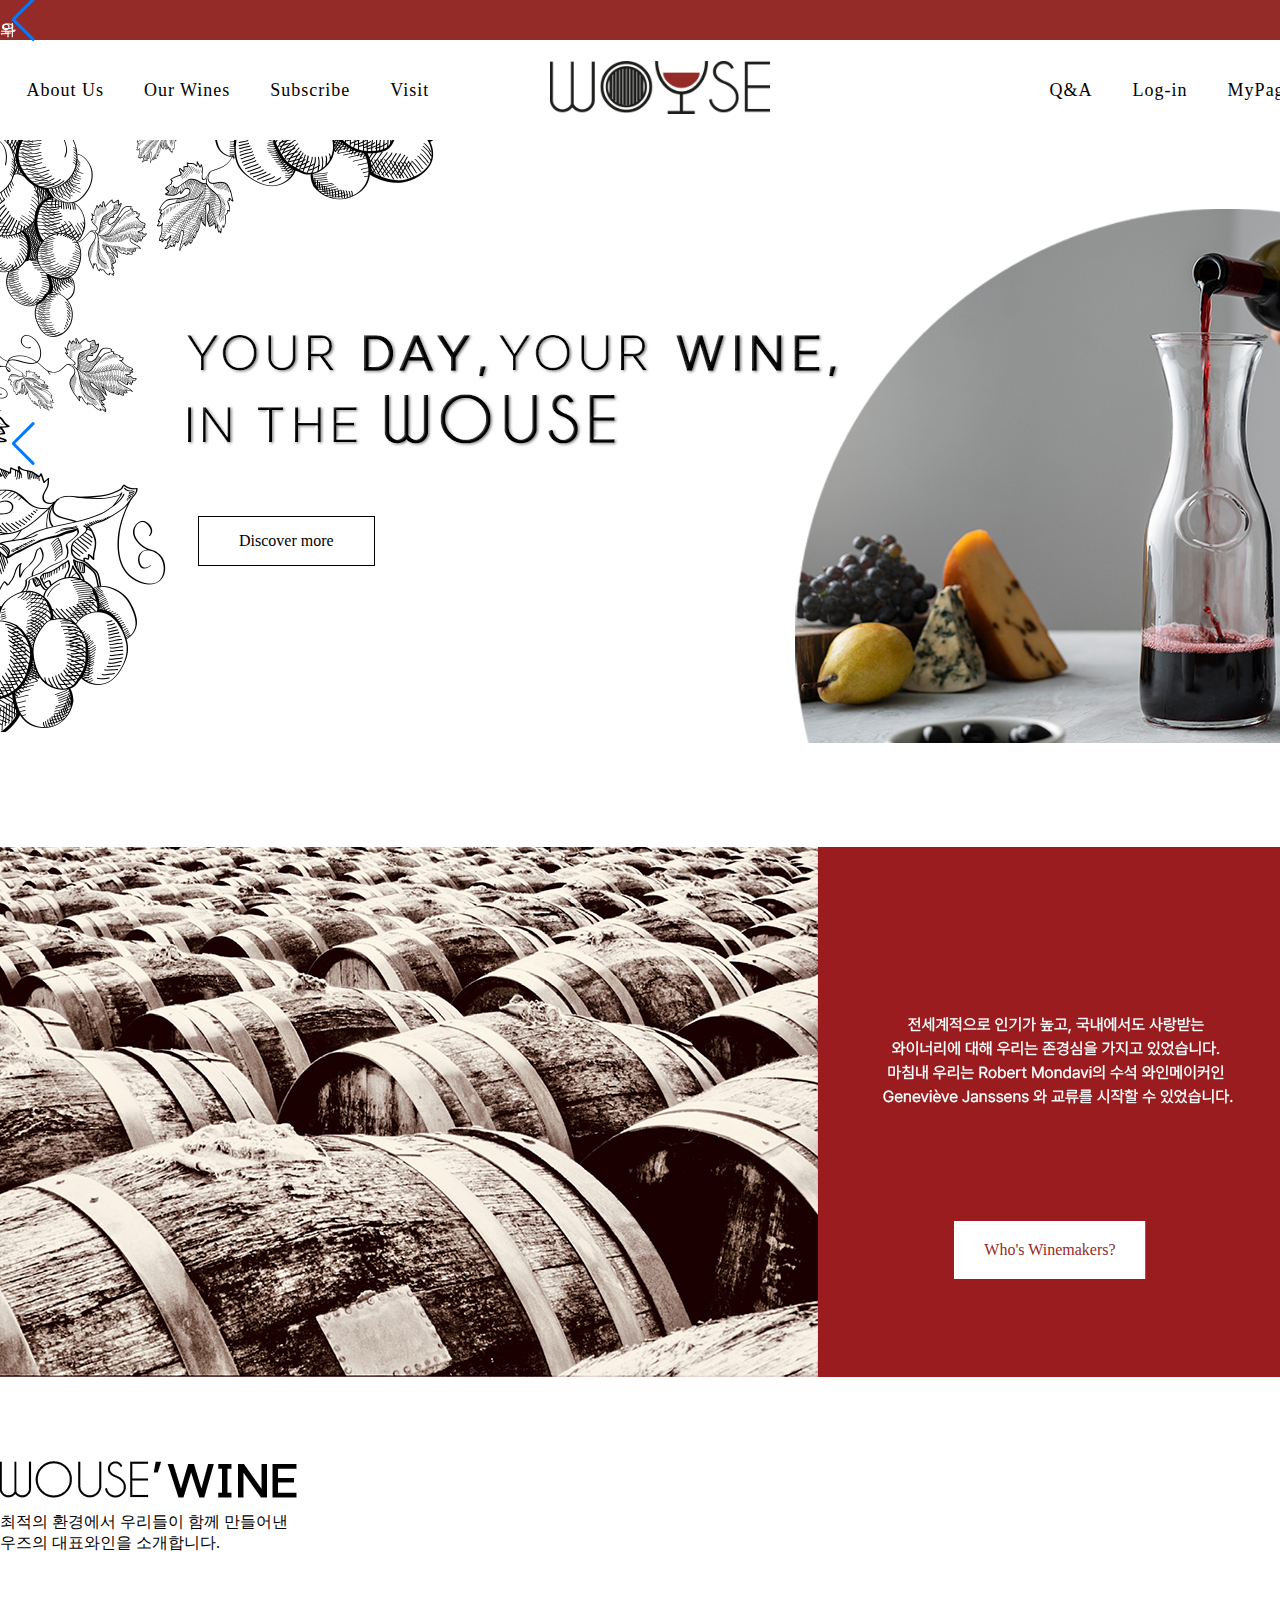
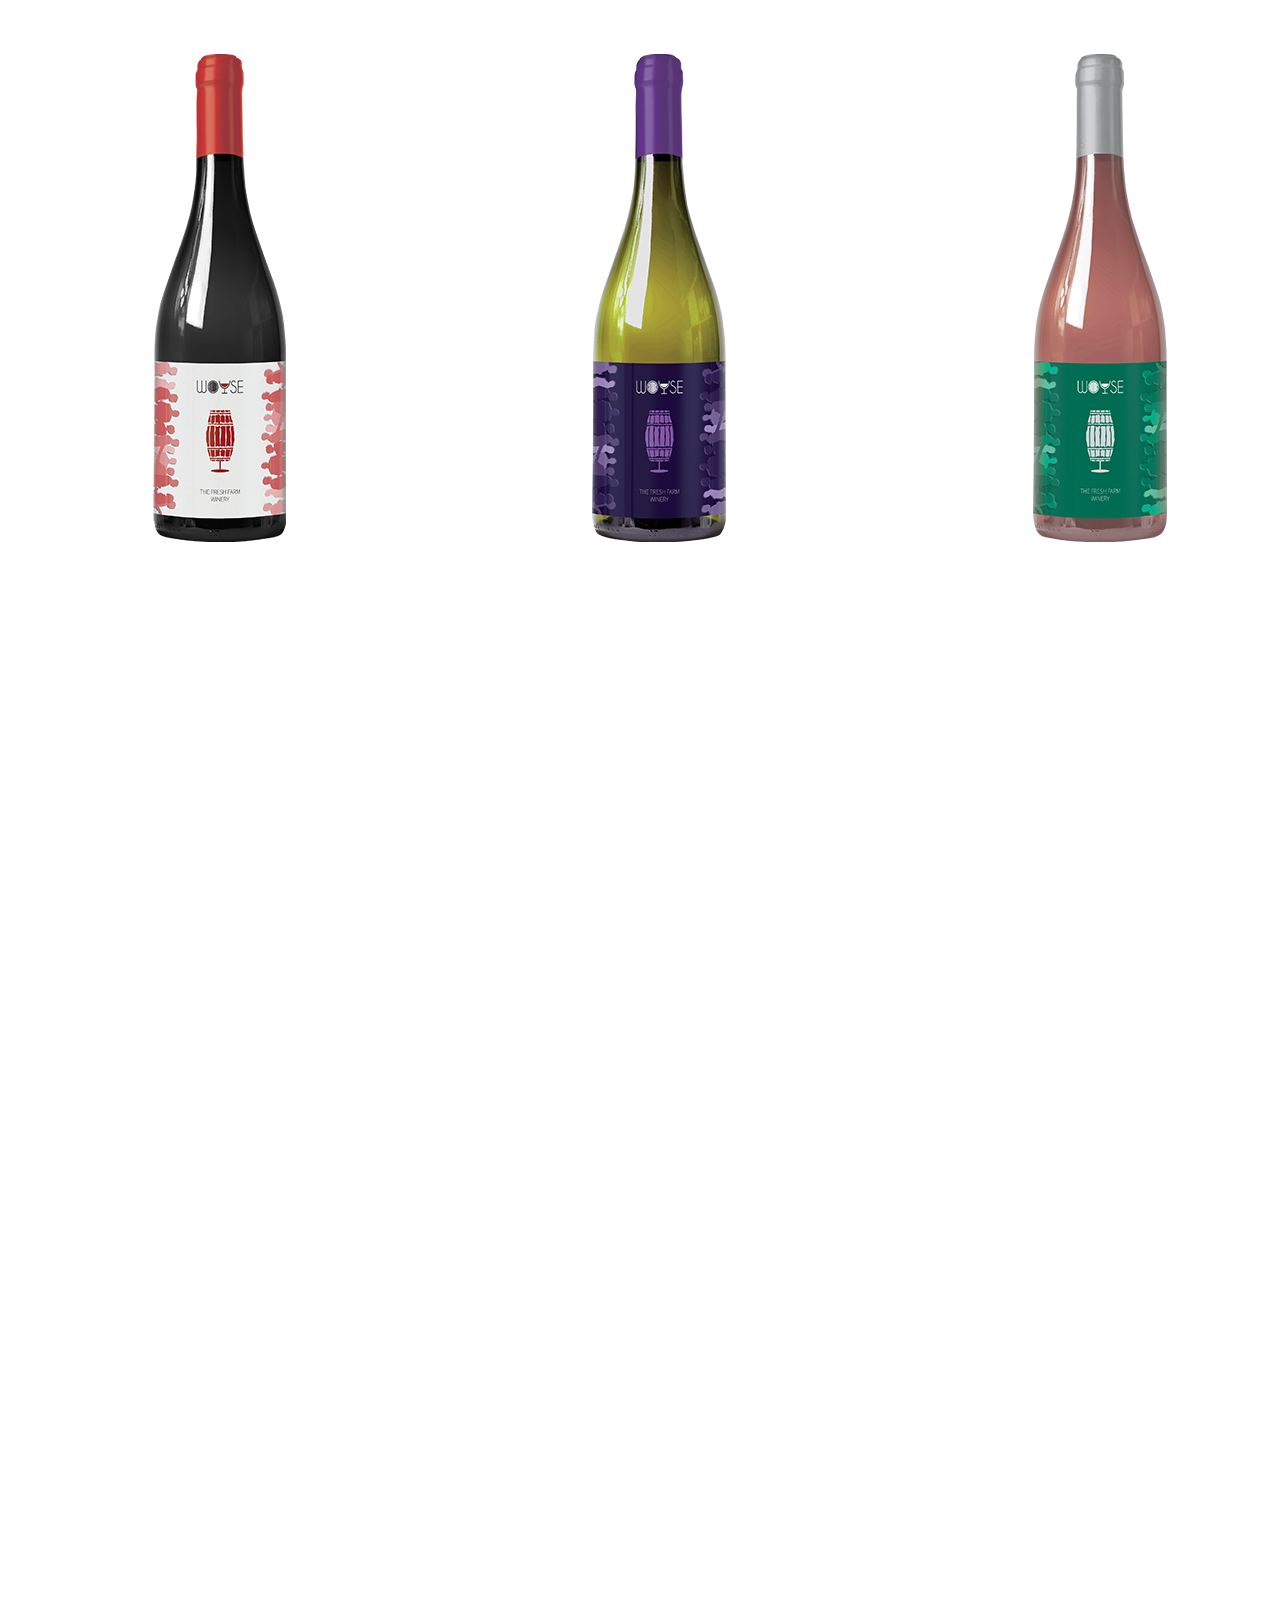
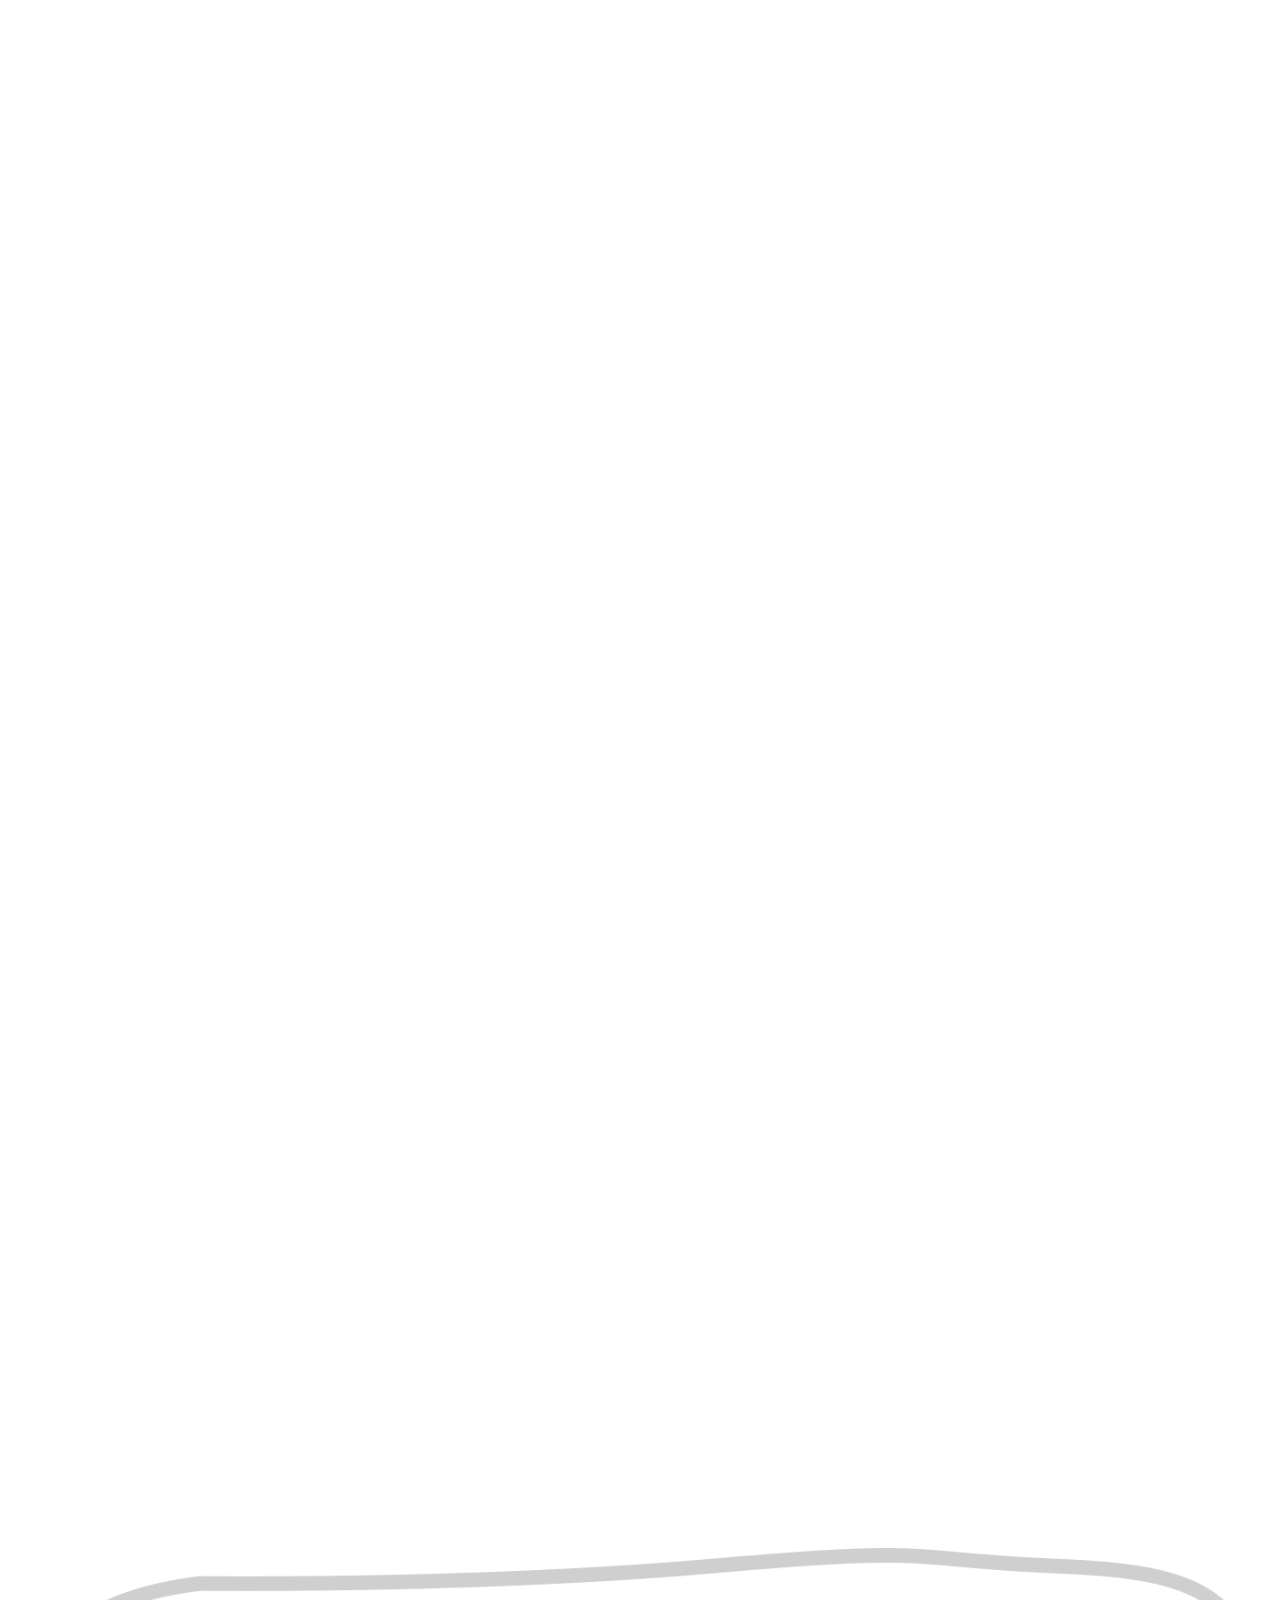
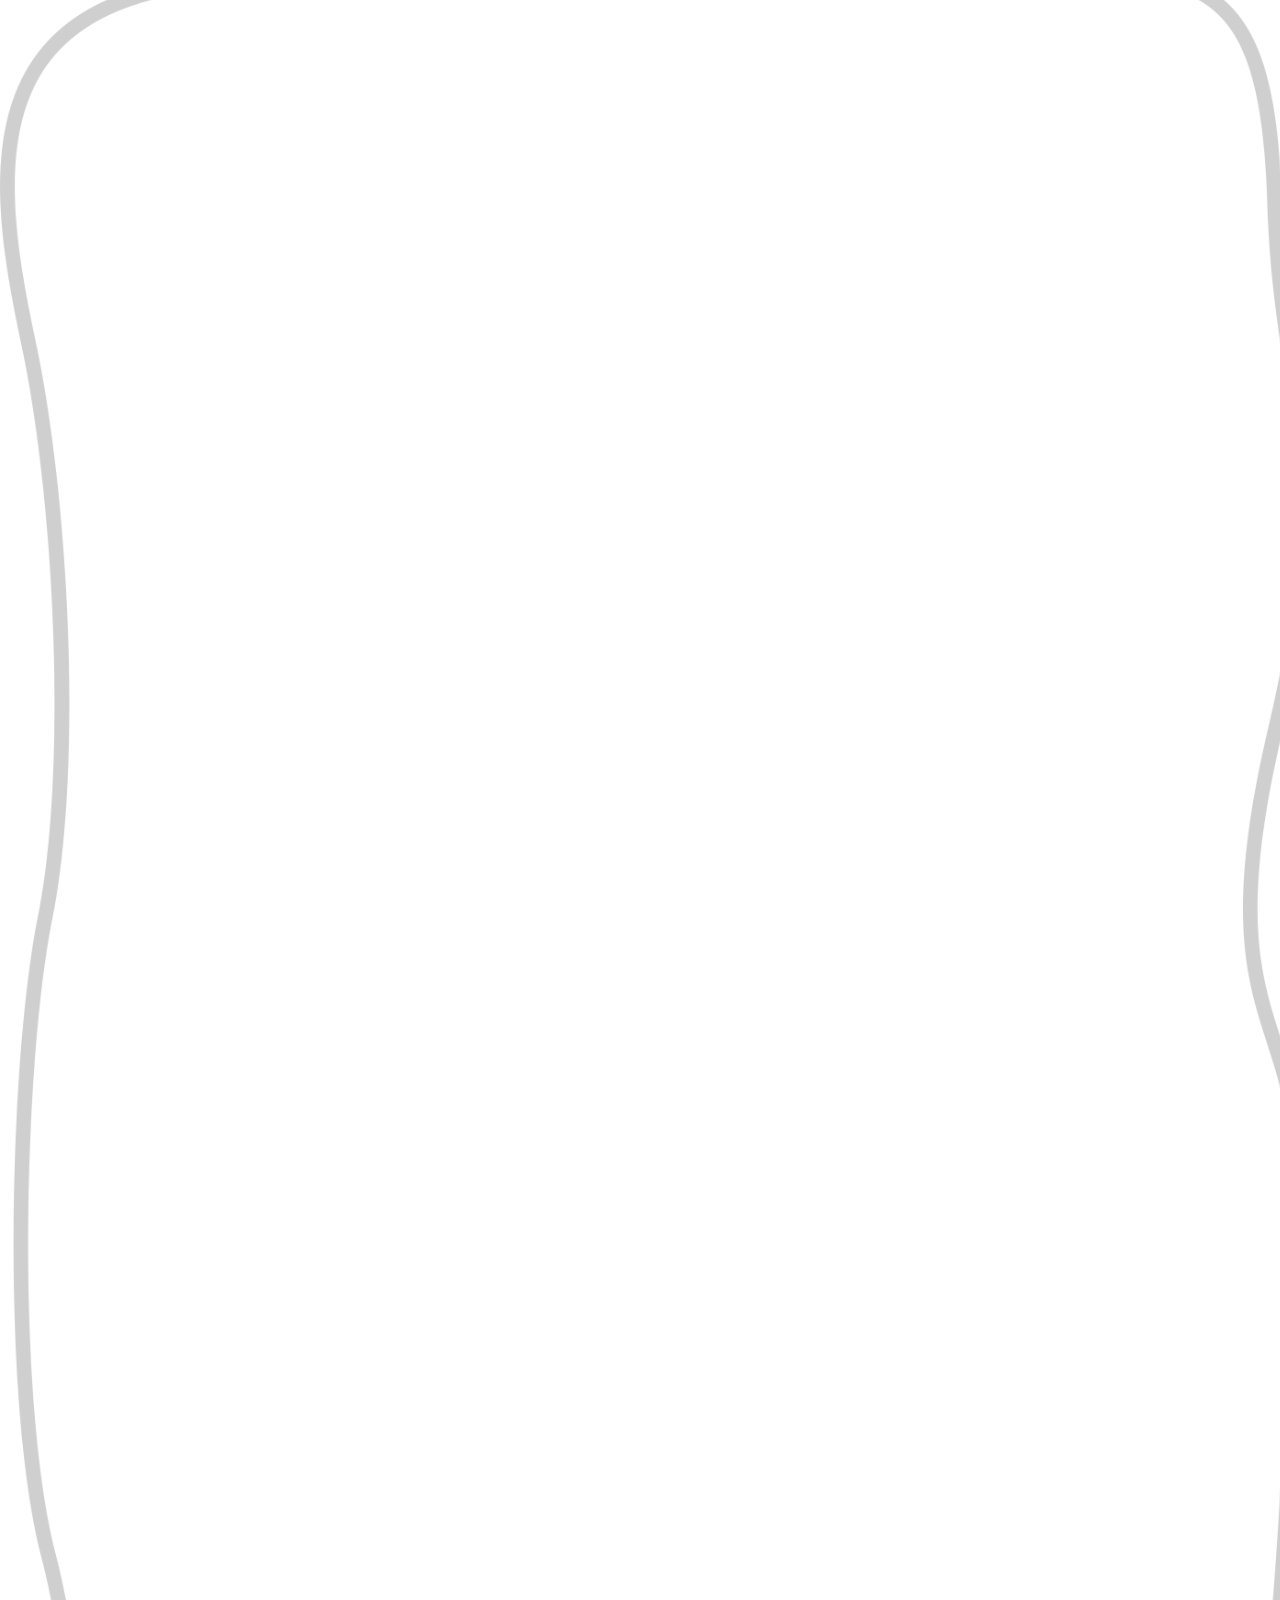
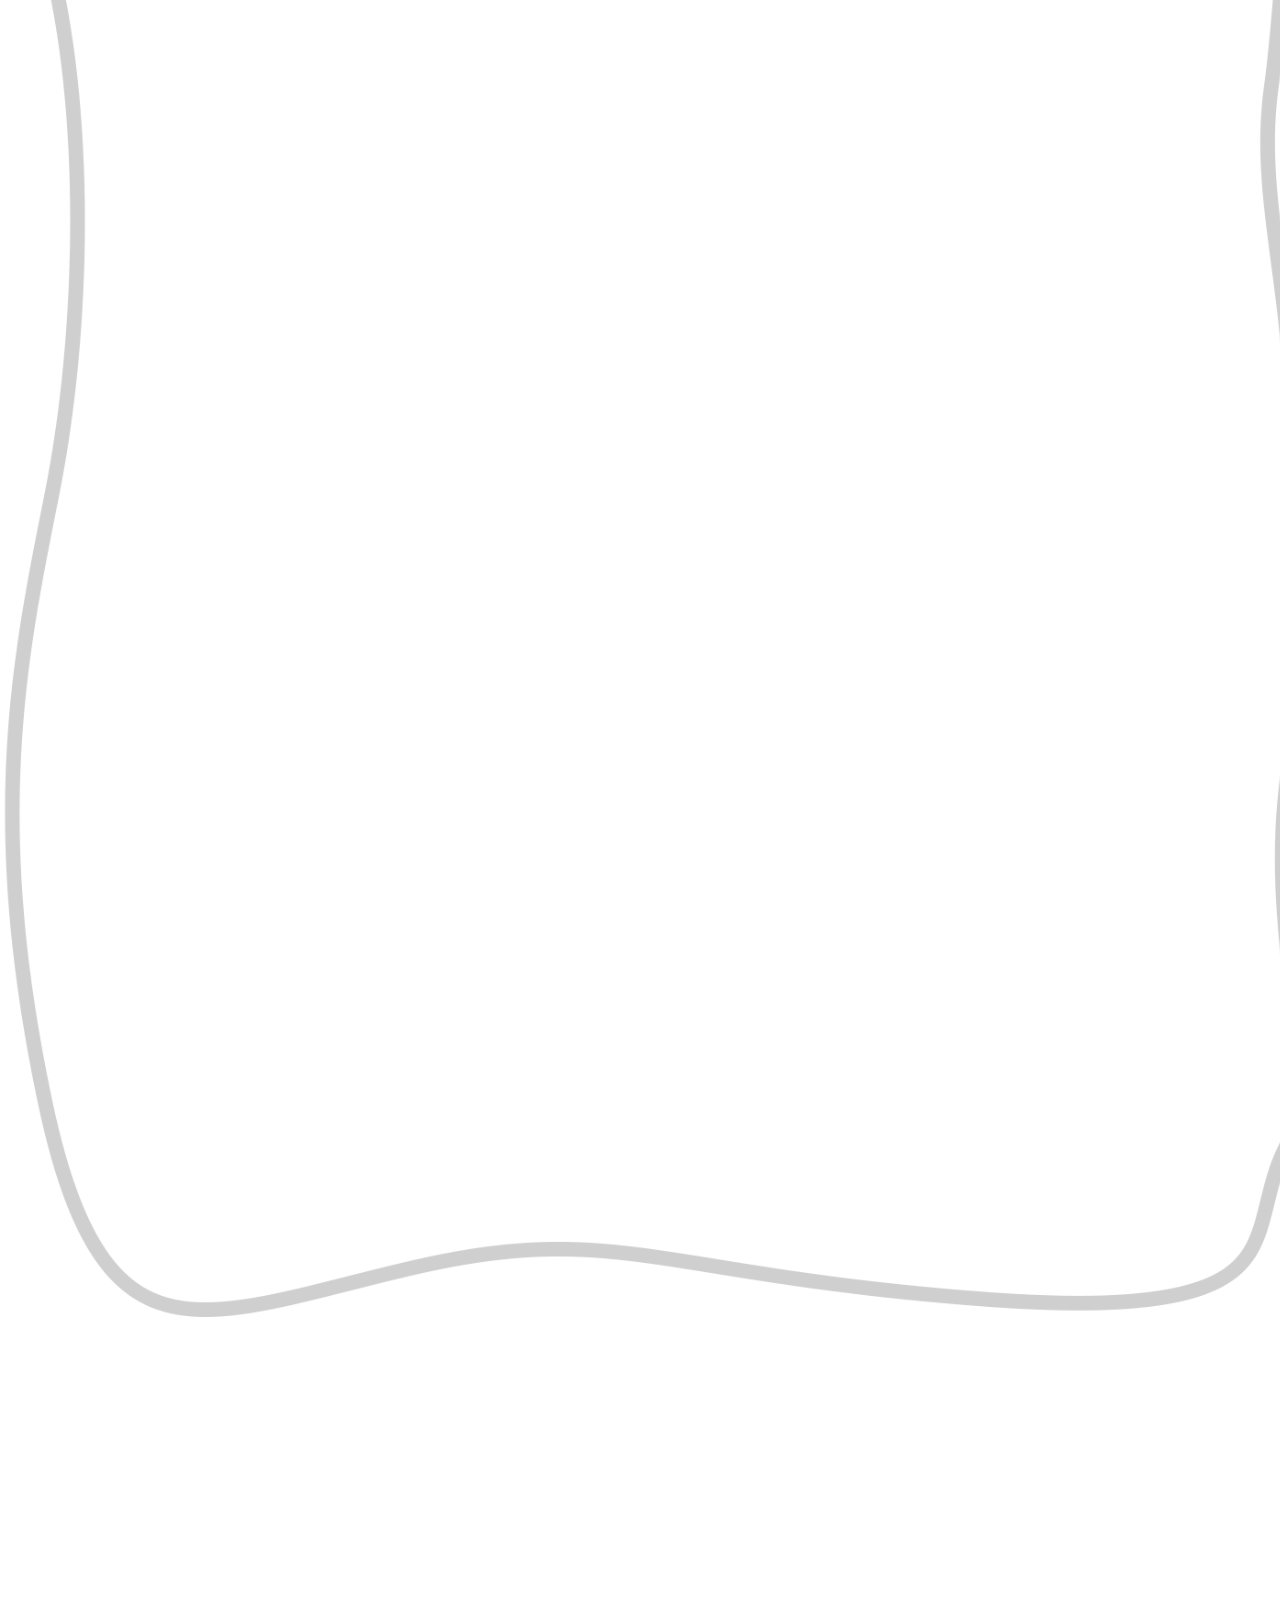
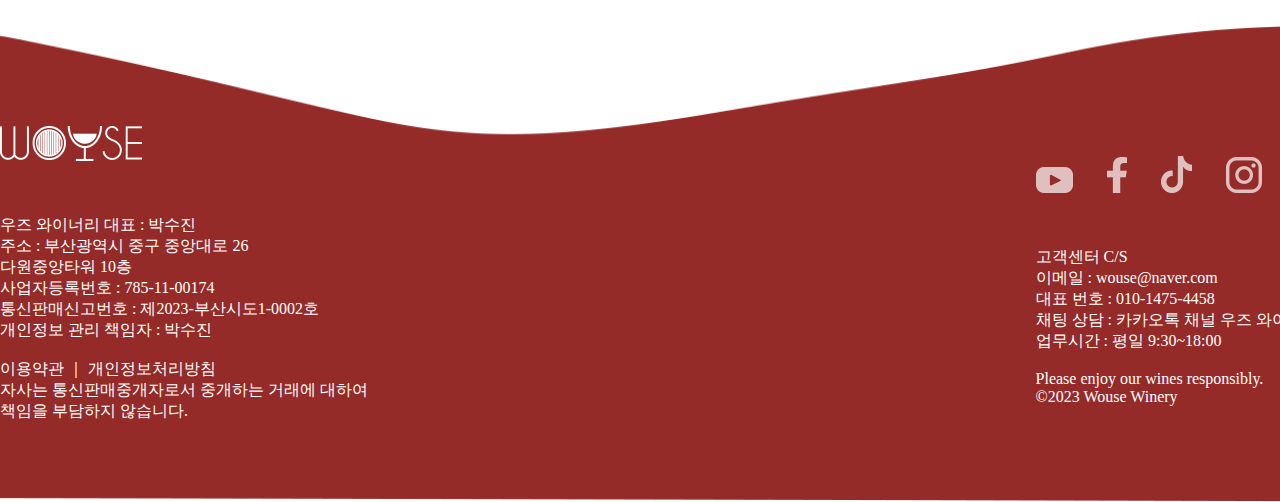
==== index.html @ 8dc29dea "Add files via upload" ====
<!DOCTYPE html>
<html lang="ko">

<head>
    <meta charset="UTF-8">
    <meta http-equiv="X-UA-Compatible" content="IE=edge">
    <meta name="viewport" content="width=1400"><!--다른 매체에서도 너비 오류 없이 볼 수 있게-->
    <link href="./images/img_logo2.jpg" rel="icon" type="image/png" sizes="32x32"><!--파비콘-->
    <title>우즈</title>
    <!-- 슬라이드 css -->
    <link rel="stylesheet" href="https://cdn.jsdelivr.net/npm/swiper@8/swiper-bundle.min.css" /><!--수정X-->
    <link href="css/slidebanner.css" rel="stylesheet" type="text/css">
    <!-- aos css -->
    <link href="https://unpkg.com/aos@2.3.1/dist/aos.css" rel="stylesheet">
    <!--디자인에 맞게 수정-->
    <link rel="stylesheet" href="./css/index.css">
</head>

<body>
    <!-- 헤더 -->
    <div class="top">
        <!-- 슬라이드 구문 -->
        <div class="swiper-container slide">
            <div class="swiper-wrapper">
                <div class="swiper-slide">
                    <p><a href="./sub3.html">우즈 와인 매월 구독하고 할인을 받고 싶다면?</a></p>

                </div>
                <div class="swiper-slide">

                    <p><a href="./sub4.html">와이너리 투어 인증하고 선물받고 싶다면?</a></p>

                </div>
            </div>
            <!-- 화살표 버튼 -->
            <div class="swiper-button-next"></div>
            <div class="swiper-button-prev"></div>

        </div>

    </div>
    <!-- 내비게이션 -->
    <div class="nav">
        <ul class="right">
            <li><a href="./sub1.html">About Us</a></li>
            <li><a href="./sub2.html">Our Wines</a></li>
            <li><a href="./sub3.html">Subscribe</a></li>
            <li><a href="./sub4.html">Visit</a></li>
        </ul>
        <a href="./index.html"><img src="./images/main/header/text_logo.png" alt="로고"></a>
        <ul class="left">
            <li><a href="./sub5.html">Q&A</a></li>
            <li><a href="#">Log-in</a></li>
            <li><a href="#">MyPage</a></li>
        </ul>
    </div>
    <!-- 메인배너 -->
    <div class="main">
        <!-- 슬라이드 구문 -->
        <div class="swiper-container slide2">
            <div class="swiper-wrapper">
                <div class="swiper-slide">
                    <img src="./images/main/1.banner/1/main1.jpg" alt="메인배너1">
                    <a href="./sub1.html">Discover more</a>
                </div>
                <div class="swiper-slide">
                    <img src="./images/main/1.banner/2/main2.jpg" alt="메인배너2">
                </div>
                <div class="swiper-slide">
                    <img src="./images/main/1.banner/3/main3.jpg" alt="메인배너3">
                </div>

            </div>
            <!-- 화살표 버튼 -->
            <div class="swiper-button-next"></div>
            <div class="swiper-button-prev"></div>
            <!-- 블릿 버튼 -->
            <div class="swiper-pagination"></div>
        </div>

    </div>
    <!-- section1 -->
    <div class="maker">
        <img src="./images/main/2.maker/winemaker.jpg" alt="와인메이커">
        <a href="./sub1.html#maker">Who's Winemakers?</a>
    </div>
    <!-- section2 -->
    <div class="wine">
        <img src="./images/main/3.wine/wouse_wine_text.png" alt="대표와인 제목">
        <p>최적의 환경에서 우리들이 함께 만들어낸 <br>우즈의 대표와인을 소개합니다.</p>
        <ul>
            <li><img src="./images/main/3.wine/red.png" alt="레드와인">

                <a href="./sub2.html#red"><img src="./images/main/3.wine/red_hover.png" alt="레드이미지"></a>
            </li>

            <li><img src="./images/main/3.wine/wh.png" alt="화이트와인">

                <a href="./sub2.html#wh"><img src="./images/main/3.wine/white_hover.png" alt="화이트이미지"></a>
            </li>

            <li><img src="./images/main/3.wine/rose.png" alt="로제와인">

                <a href="./sub2.html#rose"><img src="./images/main/3.wine/rose_hover.png" alt="로제이미지"></a>
            </li>
        </ul>
    </div>
    <!-- section3 -->
    <img data-aos="fade-up" data-aos-duration="1000" class="visit_banner" src="./images/main/4.visit/visit_banner.jpg"
        alt="체험하기 배너">
    <div class="visit">
        <ul data-aos="fade-right">
            <li><img src="./images/main/4.visit/visit_img1.png" alt="체험이미지1"></li>
            <li><img src="./images/main/4.visit/visit_text1.png" alt="제목1">
                <h4>나만의 와인 만들기<br>
                    One day program</h4>
                <p>내가 직접 수확한 포도로<br>
                    나만의 와인을 만들어보세요. <br>
                    더욱 신선하고 특별한 와인을<br>
                    경험할 수 있는 기회가 될 거에요!</p>
            </li>
        </ul>
        <ul data-aos="fade-left" data-aos-easing="ease-out-back">
            <li><img src="./images/main/4.visit/visit_text2.png" alt="제목2">
                <h4>우즈 대표 와인 시음하기<br>
                    Half day program</h4>
                <p>우즈의 공식 소믈리에가<br>
                    서브하는 와인을 즐겨보세요.<br>
                    블라인드 테이스팅으로<br>
                    새로운 즐거움을 발견할 수 있어요!</p>
            </li>
            <li class="drink"><img src="./images/main/4.visit/visit_img2.png" alt="체험이미지2"></li>

        </ul>
        <ul data-aos="fade-right">
            <li><img src="./images/main/4.visit/visit_img3.png" alt="체험이미지1"></li>
            <li><img src="./images/main/4.visit/visit_text3.png" alt="제목3">
                <h4>우즈 와인을 곁들인 식사 예약하기<br>
                    Lunch / Dinner Couse</h4>
                <p>우즈의 와인과 함께<br>
                    점심 혹은 저녁 코스의 식사를 즐겨보세요.<br>
                    특별한 날이 아니더라도<br>
                    좋은 와인과 식사를 통한 경험이<br>
                    곧 오늘을 특별하게 만들테니까요!</p>
            </li>
        </ul>
    </div>
    <!-- section4 -->
    <div class="box">
        <img data-aos="fade-up" class="red" src="./images/main/5.box/box_title.png" alt="소개 이미지">
        <ul>
            <li>
                <img data-aos="fade-up" src="./images/main/5.box/box_red.png" alt="데일리박스">
                <img data-aos="fade-up" data-aos-delay="100" class="text" src="./images/main/5.box/box_text1.png"
                    alt="박스 제목1">
                <h2 data-aos="fade-up" data-aos-delay="200">월 ₩ 39,900 매월 1병</h2>
                <p data-aos="fade-up" data-aos-delay="300">부담없이 가볍게 즐길 수 있는 <br>
                    데일리 박스입니다. <br>
                    다양한 품종을 만나며<br>
                    취향을 만들어나가요!
                </p>
                <a data-aos="fade-up" data-aos-delay="400" href="#none">구독하기</a>
            </li>
            <li>
                <img data-aos="fade-up" src="./images/main/5.box/box_wh.png" alt="데일리박스">
                <img data-aos="fade-up" data-aos-delay="100" class="text" src="./images/main/5.box/box_text2.png"
                    alt="박스 제목2">
                <h2 data-aos="fade-up" data-aos-delay="200">월 ₩ 69,900 매월 2병</h2>
                <p data-aos="fade-up" data-aos-delay="300">엄선한 와인과 어울리는 간편식을<br>
                    함께 보내드리는 박스입니다. <br>
                    좋은 마리아쥬는 와인을<br>
                    더욱 풍부하게 만들어요!
                </p>
                <a data-aos="fade-up" data-aos-delay="400" href="#none">구독하기</a>
            </li>
            <li>
                <img data-aos="fade-up" src="./images/main/5.box/box_rose.png" alt="데일리박스">
                <img data-aos="fade-up" data-aos-delay="100" class="text" src="./images/main/5.box/box_text3.png"
                    alt="박스 제목3">
                <h2 data-aos="fade-up" data-aos-delay="200">월 ₩ 99,900 매월 2병</h2>
                <p data-aos="fade-up" data-aos-delay="300">최근 주목받는 트렌디한 와인들을<br>
                    보내드리는 박스입니다.<br>
                    ※인싸들에게 강력 추천!※
                </p>
                <a data-aos="fade-up" data-aos-delay="400" href="#none">구독하기</a>
            </li>
            <li>
                <img data-aos="fade-up" src="./images/main/5.box/box_hbd.png" alt="데일리박스">
                <img data-aos="fade-up" data-aos-delay="100" class="text" src="./images/main/5.box/box_text4.png"
                    alt="박스 제목4">
                <h2 data-aos="fade-up" data-aos-delay="200">Happy Birthday !</h2>
                <p data-aos="fade-up" data-aos-delay="300">구독자분들에게 생일마다<br>
                    우즈의 프리미엄 와인을 보내드릴꺼에요.<br>
                    언제 어디서든 행복한 날에
                    우즈가 함께할께요!
                </p>
                <a data-aos="fade-up" data-aos-delay="400" href="#none">구독하기</a>
            </li>
        </ul>
    </div>
    <!-- 푸터 시작 -->

    <!-- 스크롤 -->
    <a href="#" class="scroll"><img src="./images/scroll_top.png" alt="top버튼"></a>

    <footer>
        <ul>
            <li>
                <a href="#"><img src="./images/main/footer/footer_logo.png" alt="브랜드 로고"></a>
                <p>우즈 와이너리 대표 : 박수진<br>
                    주소 : 부산광역시 중구 중앙대로 26<br> 다원중앙타워 10층<br>
                    사업자등록번호 : 785-11-00174 <br>
                    통신판매신고번호 : 제2023-부산시도1-0002호<br>
                    개인정보 관리 책임자 : 박수진
                    <br>
                    <br>
                    이용약관 ｜ 개인정보처리방침<br>
                    자사는 통신판매중개자로서 중개하는 거래에 대하여<br>책임을 부담하지 않습니다.
                </p>
            </li>
            <li>
                <div class="icon">
                    <a href="#"><img src="./images/main/footer/footer_icon1.png" alt="유튜브"></a>
                    <a href="#"><img src="./images/main/footer/footer_icon2.png" alt="페이스북"></a>
                    <a href="#"><img src="./images/main/footer/footer_icon3.png" alt="틱톡"></a>
                    <a href="#"><img src="./images/main/footer/footer_icon4.png" alt="인스타그램"></a>
                </div>
                <p>고객센터 C/S <br>
                    이메일 : wouse@naver.com<br>
                    대표 번호 : 010-1475-4458<br>
                    채팅 상담 : 카카오톡 채널 우즈 와이너리<br>
                    업무시간 : 평일 9:30~18:00<br><br>

                    Please enjoy our wines responsibly.<br>
                    ©2023 Wouse Winery</p>
            </li>

        </ul>
    </footer>

    <!-- 슬라이드 js -->
    <script src="https://code.jquery.com/jquery-2.2.0.min.js"></script><!-- 제이쿼리 라이브러리,수정X -->
    <script src="https://cdn.jsdelivr.net/npm/swiper@8/swiper-bundle.min.js"></script><!-- 수정X -->
    <script src="script/slidebanner.js"></script><!--디자인에 맞게 수정-->

    <!-- AOS js -->
    <script src="https://unpkg.com/aos@2.3.1/dist/aos.js"></script>
    <script src="script/aos.js"></script>

    <!-- 스크롤 js -->
    <script src="./script/icon.js"></script>

</body>

</html>
---- css/index.css ----
@font-face {
    font-family: 'Pretendard-Regular';
    src: url('https://cdn.jsdelivr.net/gh/Project-Noonnu/noonfonts_2107@1.1/Pretendard-Regular.woff') format('woff');
    font-weight: 400;
    font-style: normal;
}

* {
    margin: 0;
    padding: 0;
}

ul {
    list-style: none;
}

a {
    text-decoration: none;
    color: black;
}

body {
    min-width: 1320px;
    font-family: 'Pretendard-Regular';
    color: black;

}

/* 헤더 시작 */
.top {
    width: 100%;
    height: 40px;
    background-color: #952b28;
    color: white;
    display: -moz-box;
    display: -webkit-box;
    display: -ms-flexbox;
    display: flex;
    position: relative;
    align-items: center;
}

.top p {
    position: absolute;
    left: 43.3%;
    top: 30%;

}

.top a {
    color: white;
}

.top img {
    width: 8px;
}

#left {
    position: absolute;
    left: 3%;
    top: 35%;

}

#right {
    position: absolute;
    right: 3%;
    top: 35%;
}

/* 내비게이션 */
.nav {
    width: 100%;
    height: 100px;
    display: -moz-box;
    display: -webkit-box;
    display: -ms-flexbox;
    display: flex;
    justify-content: center;
    align-items: center;
    position: relative;
    font-size: 18px;
    font-weight: 300;
    letter-spacing: 1px;

}

.nav img {
    width: 220px;


}

.nav ul {
    display: -moz-box;
    display: -webkit-box;
    display: -ms-flexbox;
    display: flex;


}

.nav li:hover a {
    color: #952b28;

}

.right {
    position: absolute;
    left: 2%;
}

.right a {
    margin-right: 40px;

}

.left {
    position: absolute;
    right: 2%;
}

.left a {
    margin-left: 40px;
}

/* 메인배너 시작 */
.main {
    position: relative;
}


.main a {
    position: absolute;
    border: solid 1px black;
    padding: 15px 40px;
    color: black;
    top: 62%;
    left: 15%;
    font-size: 16px;
    background: linear-gradient(to right, black 50%, white 50%) 100% 0;
    background-size: 200%;
    transition: all 1s;
}

.main a:hover {
    background-position-x: 0%;
    color: white;
}

/* section1 와인메이커 시작 */
.maker {
    width: 1320px;
    margin: 100px auto 0;
    position: relative;
}

.maker a {
    display: inline-block;
    padding: 20px 30px;
    color: #952b28;
    position: absolute;
    top: 70%;
    left: 72.3%;
    background: linear-gradient(to right, black 50%, white 50%) 100% 0;
    background-size: 200%;
    transition: all 1s;

}

.maker a:hover {
    background-position-x: 0%;
    color: white;
}

/* section2 대표와인 소개 시작 */
.wine {
    width: 1320px;
    margin: 80px auto 0;
}

.wine p {
    margin-top: 10px;
}

.wine ul {
    margin-top: 100px;
    display: -moz-box;
    display: -webkit-box;
    display: -ms-flexbox;
    display: flex;
    justify-content: space-around;

}

.wine ul li {
    position: relative;
}

.wine ul li a {
    position: absolute;
    z-index: 2;
    left: 0%;
}

.wine ul li a img {
    opacity: 0;
}

.wine ul li:hover a img {
    opacity: 1;
}

/* section3 체험하기 시작 */
.visit_banner {
    display: block;
    width: 100%;
    margin-top: 80px;
    overflow: hidden;
}

.visit {
    width: 1320px;
    margin: 30px auto 0;
    overflow: hidden;


}

.visit ul {
    display: -moz-box;
    display: -webkit-box;
    display: -ms-flexbox;
    display: flex;
    align-items: center;
    justify-content: center;
    background: url(../images/main/4.visit/visit_bg.png) no-repeat 50% 75px;
}

.visit li {
    padding-left: 26px;
    margin-top: 80px;
}

.visit h4 {
    margin-top: 20px;
    font-size: 24px;
}

.visit p {
    margin-top: 15px;
    font-size: 18px;
    line-height: 22px;
}

/* section4 구독박스 시작 */
.box {
    width: 1320px;
    margin: 100px auto;
    background: url(../images/main/5.box/box_bg.png) no-repeat 0 0;
    background-size: 100%;
    padding: 150px 100px 300px;
    box-sizing: border-box;
}

.box .red {
    display: block;
    margin: auto;
    padding: 80px 0 50px;

}

.box ul {
    margin: 30px 0 80px;
    display: -moz-box;
    display: -webkit-box;
    display: -ms-flexbox;
    display: flex;
    flex-wrap: wrap;
    justify-content: space-between;
}

.box li {
    width: 543px;
    text-align: center;
    line-height: 22px;
    padding: 50px 0;
}

.box .text {
    width: 250px;
    padding-top: 50px;
}

.box h2 {
    font-family: 'G마켓 산스 TTF light';
    color: #952b28;
    padding-top: 20px;
    font-size: 24px;
}

.box ul p {
    font-family: 'G마켓 산스 TTF light';
    padding-top: 20px;
    font-size: 18px;

}


.box a {
    display: block;
    margin: 20px auto;
    width: 100px;
    padding: 10px 20px;
    background-color: #952b28;
    color: white;
}

.box a:hover {
    border: solid 1px #952b28;
    background-color: white;
    color: #952b28;
}

/* 스크롤 꾸미기 */
.scroll {
    position: fixed;
    bottom: 50px;
    right: 50px;
    display: none;
}

/* 푸터 */
footer {
    width: 100%;
    background: url(../images/main/footer/footer_bg.png) no-repeat 50% 0;
    background-size: cover;
    color: white;
    font-family: 'G마켓 산스 TTF light';
}

footer ul {
    width: 1320px;
    margin: auto;
    padding: 100px 0 80px;
    display: -moz-box;
    display: -webkit-box;
    display: -ms-flexbox;
    display: flex;
    justify-content: space-between;
}



footer p {
    margin-top: 50px;
}

.icon {
    margin: 30px 0 0;

}

.icon img {
    margin-right: 30px;
    opacity: 0.7;
}

.icon a:hover img {
    opacity: 1;
}
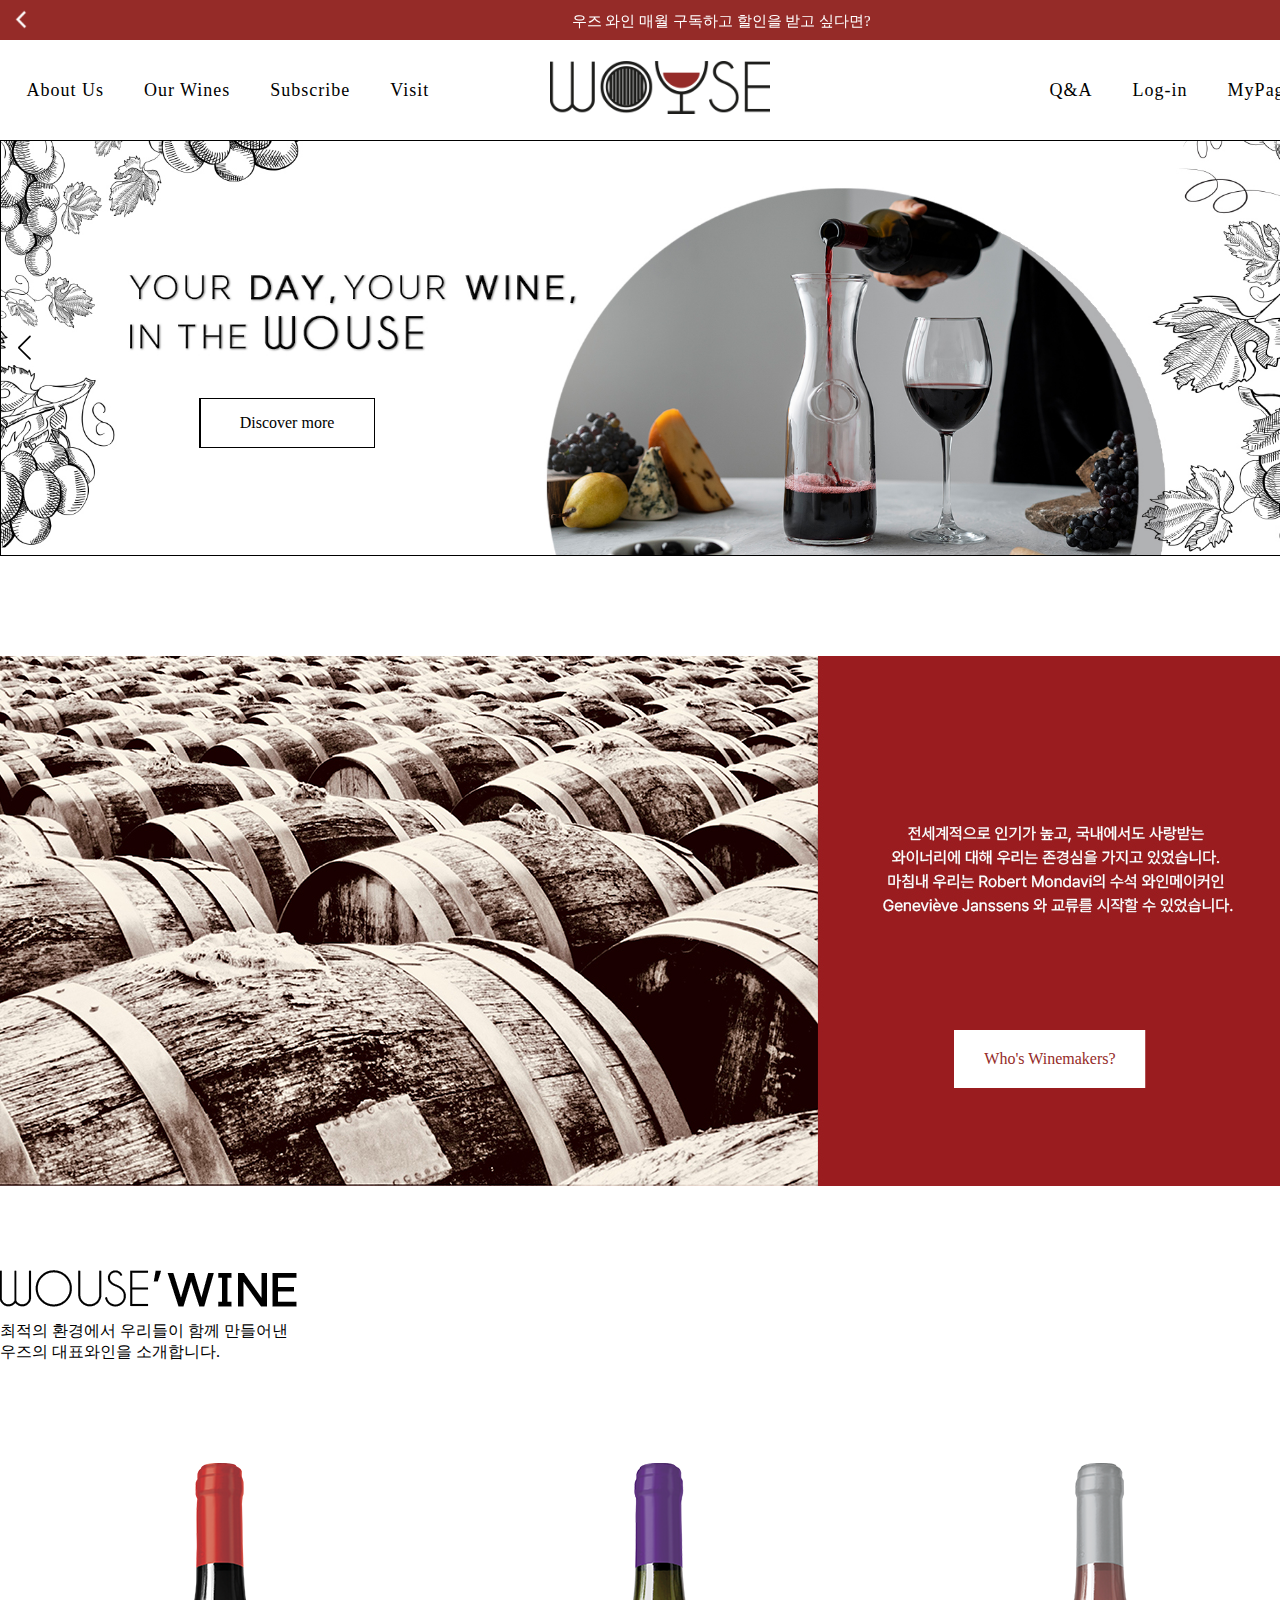
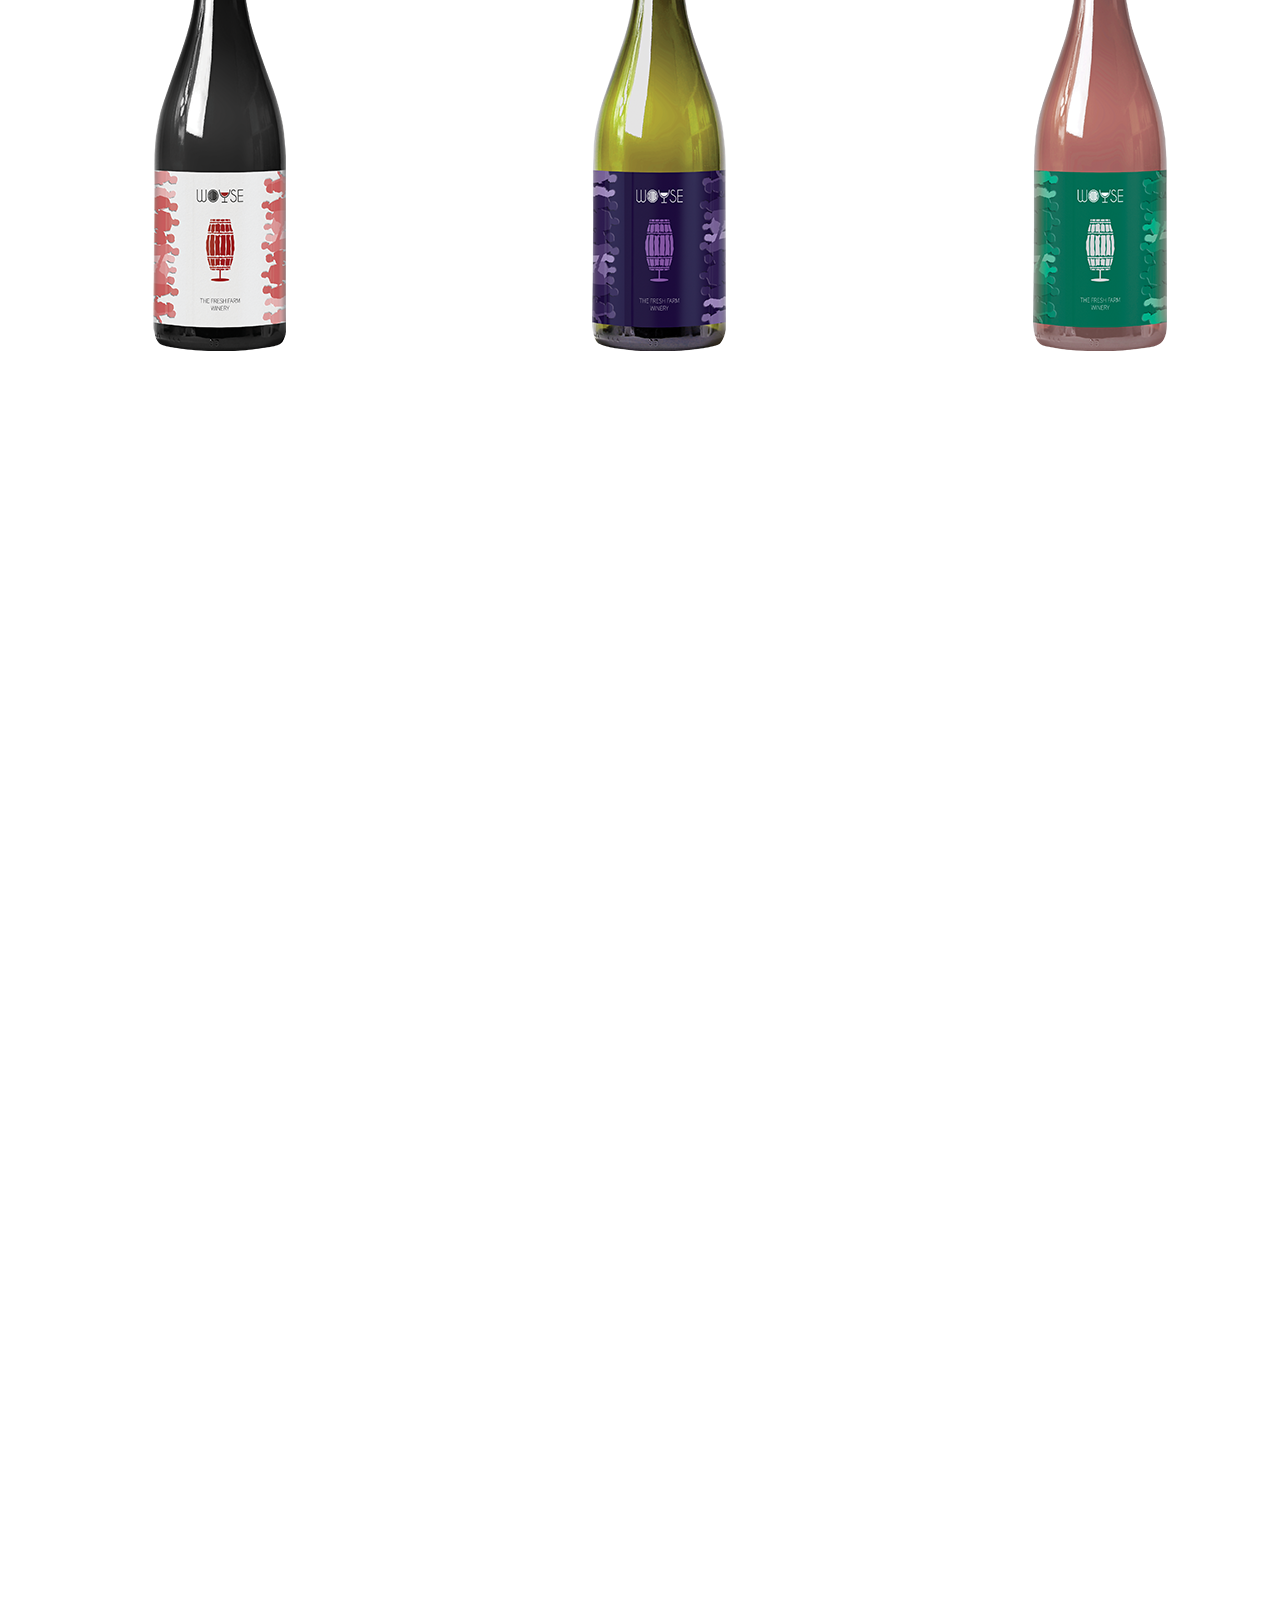
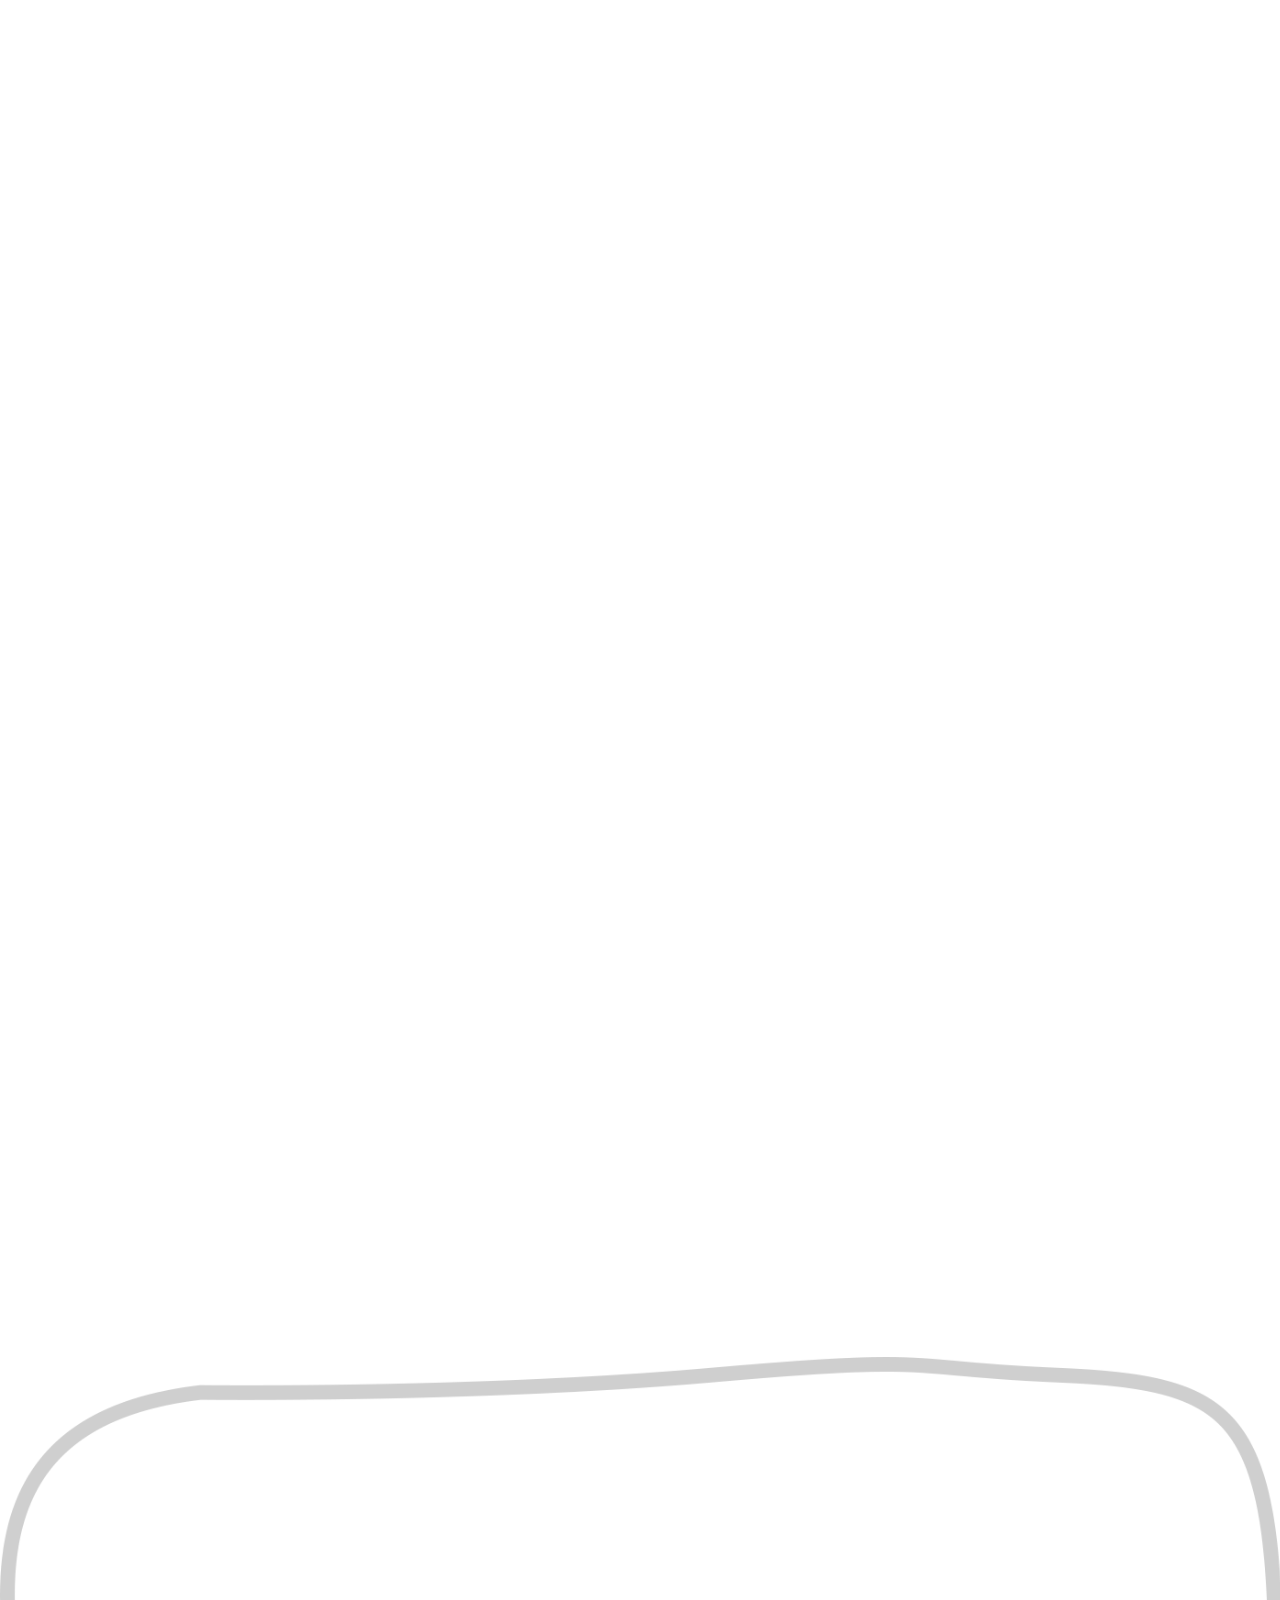
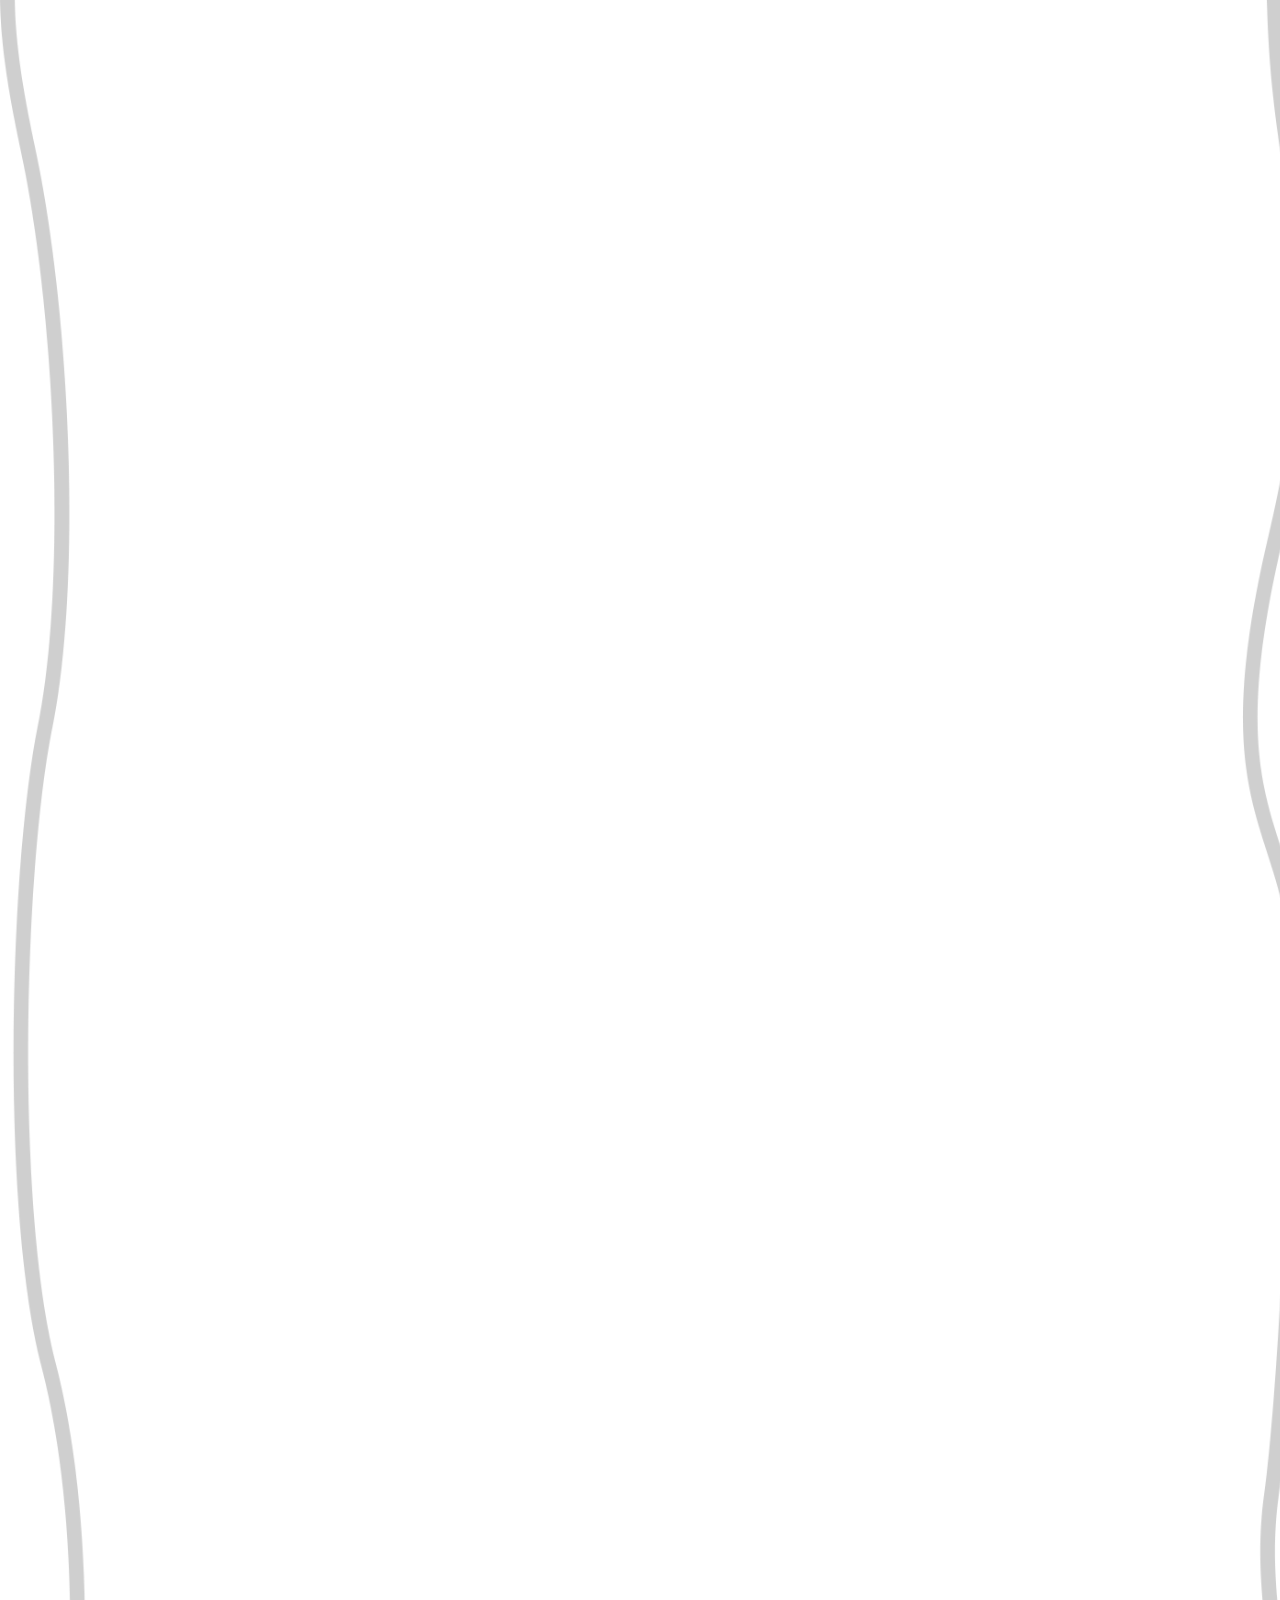
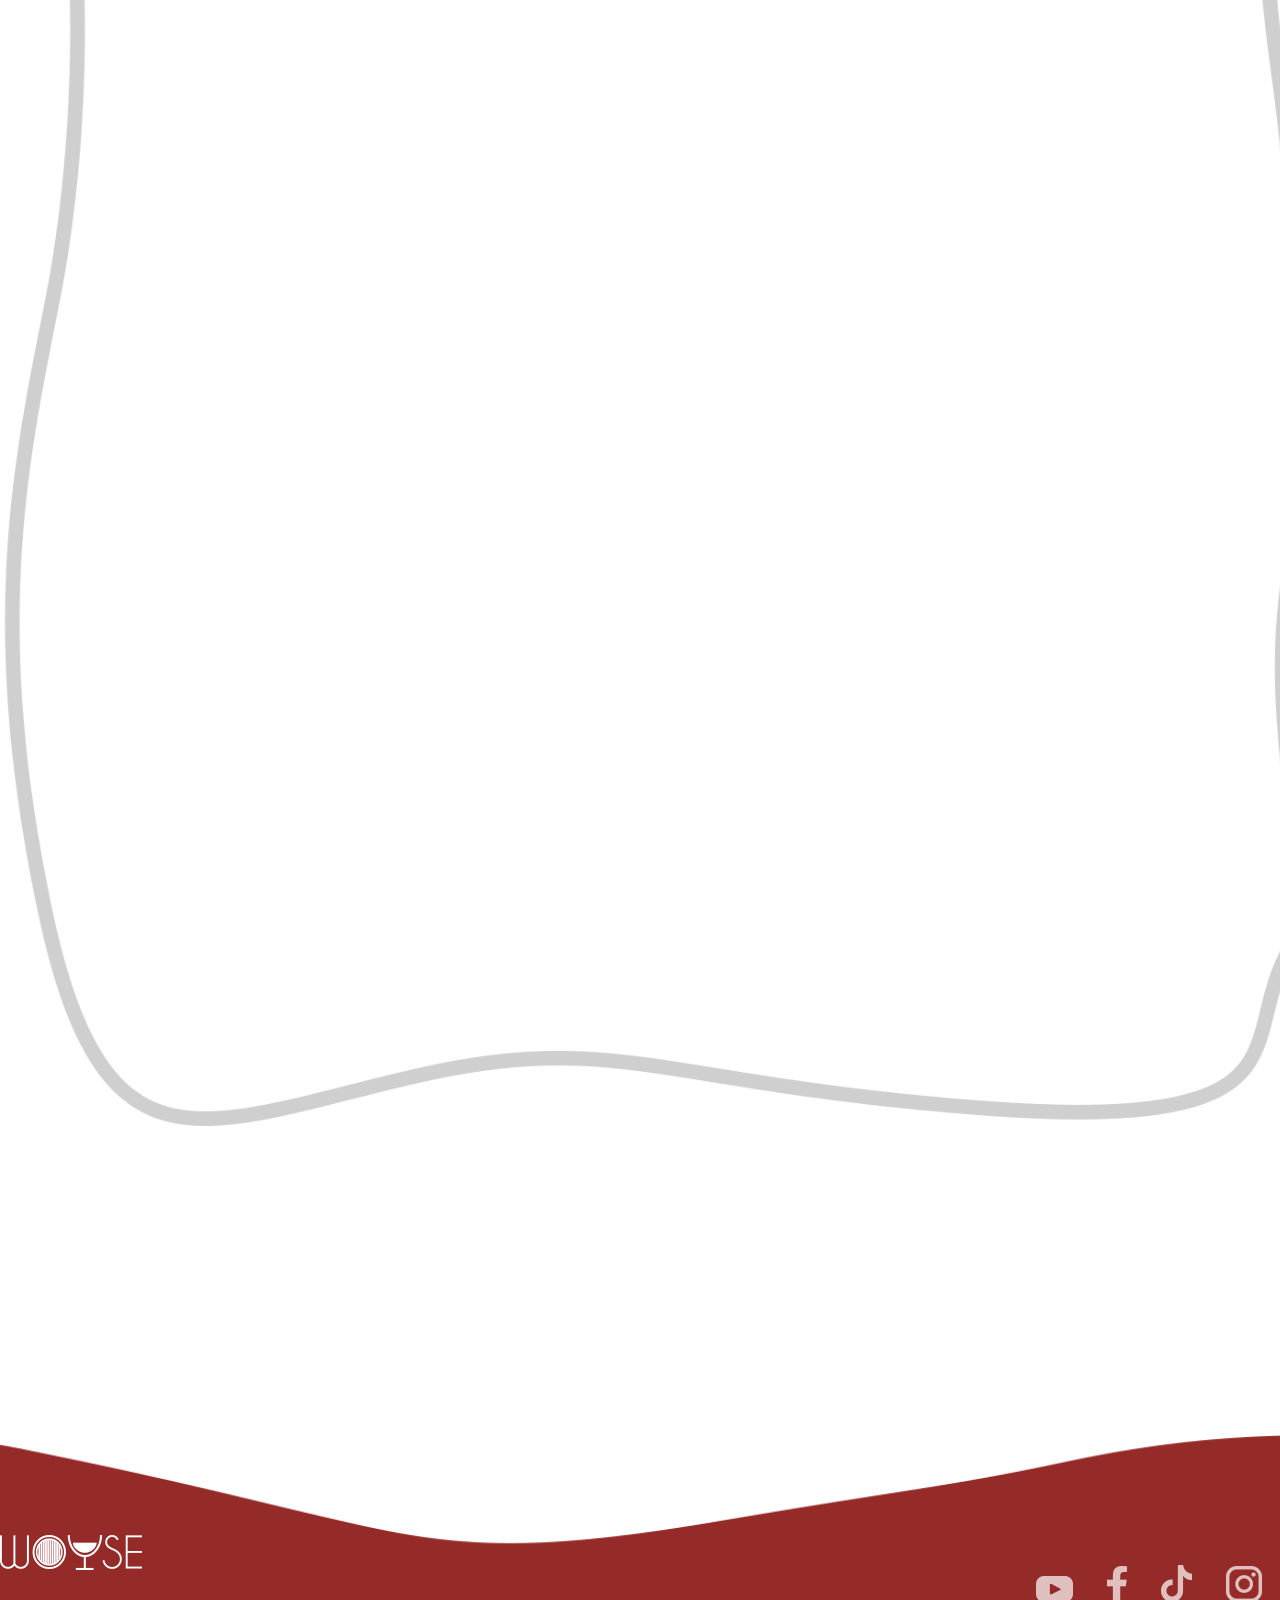
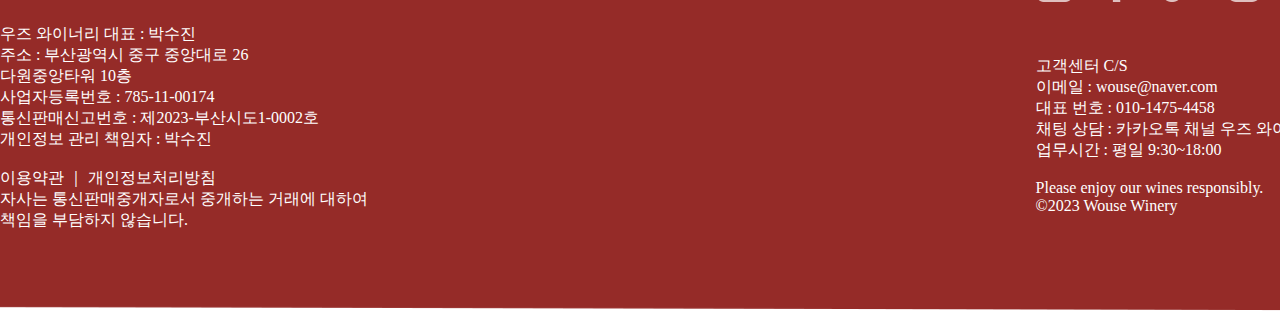
==== commit a8551286: "Update index.html" ====
--- a/index.html
+++ b/index.html
@@ -6,7 +6,7 @@
     <meta http-equiv="X-UA-Compatible" content="IE=edge">
     <meta name="viewport" content="width=1400"><!--다른 매체에서도 너비 오류 없이 볼 수 있게-->
     <link href="./images/img_logo2.jpg" rel="icon" type="image/png" sizes="32x32"><!--파비콘-->
-    <title>우즈</title>
+    <title>WOUSE</title>
     <!-- 슬라이드 css -->
     <link rel="stylesheet" href="https://cdn.jsdelivr.net/npm/swiper@8/swiper-bundle.min.css" /><!--수정X-->
     <link href="css/slidebanner.css" rel="stylesheet" type="text/css">
@@ -136,7 +136,7 @@
             <li><img src="./images/main/4.visit/visit_img3.png" alt="체험이미지1"></li>
             <li><img src="./images/main/4.visit/visit_text3.png" alt="제목3">
                 <h4>우즈 와인을 곁들인 식사 예약하기<br>
-                    Lunch / Dinner Couse</h4>
+                    Lunch / Dinner Course</h4>
                 <p>우즈의 와인과 함께<br>
                     점심 혹은 저녁 코스의 식사를 즐겨보세요.<br>
                     특별한 날이 아니더라도<br>
@@ -252,4 +252,4 @@
 
 </body>
 
-</html>+</html>
--- a/css/slidebanner.css
+++ b/css/slidebanner.css
@@ -0,0 +1,173 @@
+* {
+	margin: 0;
+	padding: 0;
+}
+
+/* 슬라이드배너 꾸미기 */
+/* top */
+.slide {
+	width: 100%;
+	height: 100%;
+	position: relative;
+	overflow: hidden;
+}
+
+.slide .swiper-slide {
+	text-align: center;
+	font-size: 15px;
+	background: transparent;
+	/* Center slide text vertically */
+	display: -webkit-box;
+	display: -ms-flexbox;
+	display: -webkit-flex;
+	display: flex;
+	-webkit-box-pack: center;
+	-ms-flex-pack: center;
+	-webkit-justify-content: center;
+	justify-content: center;
+	-webkit-box-align: center;
+	-ms-flex-align: center;
+	-webkit-align-items: center;
+	align-items: center;
+}
+
+.slide .swiper-slide a {
+	display: block;
+	width: 100%;
+	height: 100%;
+}
+
+.slide .swiper-slide img {
+	display: block;
+	width: 100%;
+}
+
+/*이동버튼 영역 색상 바꾸기*/
+.slide .swiper-button-prev,
+.slide .swiper-button-next {
+	color: white;
+	
+}
+
+/*이동버튼 영역 호버 시 색상 바꾸기
+.slide .swiper-button-prev:hover,
+.slide .swiper-button-next:hover {
+	color: #952b28;
+}*/
+
+/* 이동버튼 이미지로 바꾸기*/
+.slide .swiper-button-prev,
+.slide .swiper-button-next{
+	width: 40px;
+	height: 40px;
+}
+.slide .swiper-button-prev:after,
+.slide .swiper-button-next:after{
+	content: '';
+	display: block;
+	width: 40px;
+	height: 40px;
+}
+.slide .swiper-button-prev:after{
+	background: url(../images/main/header/top_left.png) no-repeat 20% 55%;
+	background-size: 10px;
+}
+.slide .swiper-button-next:after{
+	background: url(../images/main/header/top_right.png) no-repeat 80% 55%;
+	background-size: 10px;
+}
+ 
+
+
+
+/* 슬라이드배너2 꾸미기 */
+/* 메인배너 */
+.slide2 {
+	width: 100%;
+	height: 100%;
+	border: solid 1px black;
+	position: relative;
+	overflow: hidden;
+	box-sizing: border-box;
+}
+
+.slide2 .swiper-slide {
+	text-align: center;
+	font-size: 14px;
+	background: transparent;
+
+	
+	display: -webkit-box;
+	display: -ms-flexbox;
+	display: -webkit-flex;
+	display: flex;
+	-webkit-box-pack: center;
+	-ms-flex-pack: center;
+	-webkit-justify-content: center;
+	justify-content: center;
+	-webkit-box-align: center;
+	-ms-flex-align: center;
+	-webkit-align-items: center;
+	align-items: center;}
+ 
+
+/* .slide2 .swiper-slide a {
+	display: block;
+	width: 100%;
+	height: 100%;
+} */
+
+.slide2 .swiper-slide img {
+	display: block;
+	width: 100%;
+}
+
+/*이동버튼 영역 색상 바꾸기*/
+.slide2 .swiper-button-prev,
+.slide2 .swiper-button-next {
+	color: #000000;	
+}
+
+/*이동버튼 영역 호버 시 색상 바꾸기*/
+.slide2 .swiper-button-prev:hover,
+.slide2 .swiper-button-next:hover {
+	color: #952b28;
+}
+
+.slide2 .swiper-button-prev:after,
+.slide2 .swiper-button-next:after{
+	font-size: 25px;
+}
+
+/* 이동버튼 이미지로 바꾸기
+.slide2 .swiper-button-prev,
+.slide2 .swiper-button-next{
+	width: 50px;
+	height: 50px;
+}
+
+.slide2 .swiper-button-prev:after{
+	background: url(../images/main/header/top_left.png) no-repeat 20% 50%;
+}
+.slide2 .swiper-button-next:after{
+	background: url(../images/main/header/top_right.png) no-repeat 20% 50%;
+}*/
+ 
+
+ /* 블릿버튼 크기, 색상, 투명도 */
+.slide2 .swiper-pagination-bullet {
+	background: rgb(207, 206, 206);
+	width: 10px;
+	height: 10px;
+	opacity: 0.5;
+}
+
+/* 블릿버튼 페이지 표시날 때 투명도 */
+.slide2 .swiper-pagination-bullet-active {
+	opacity: 1;
+}
+
+/* 블릿버튼 위치 */
+.slide2 .swiper-pagination-bullets.swiper-pagination-horizontal {
+	bottom: 10px;
+}
